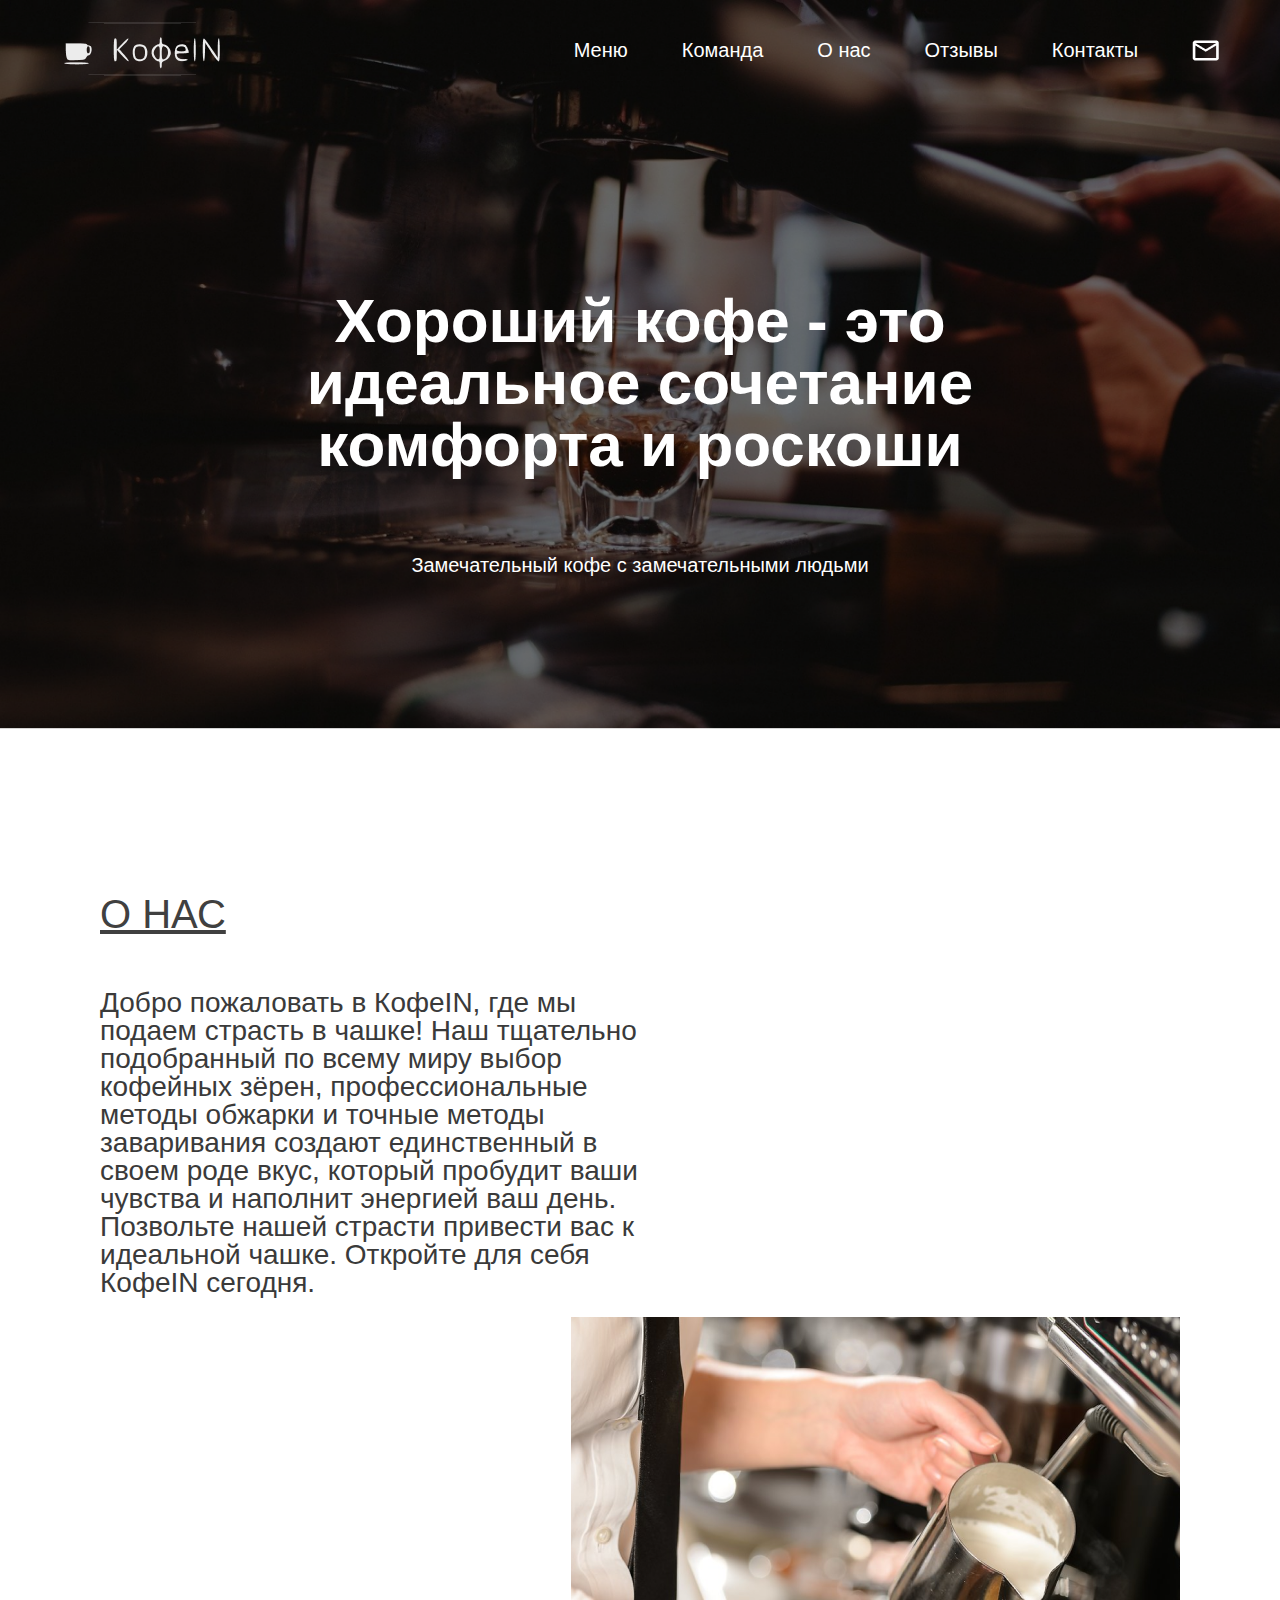
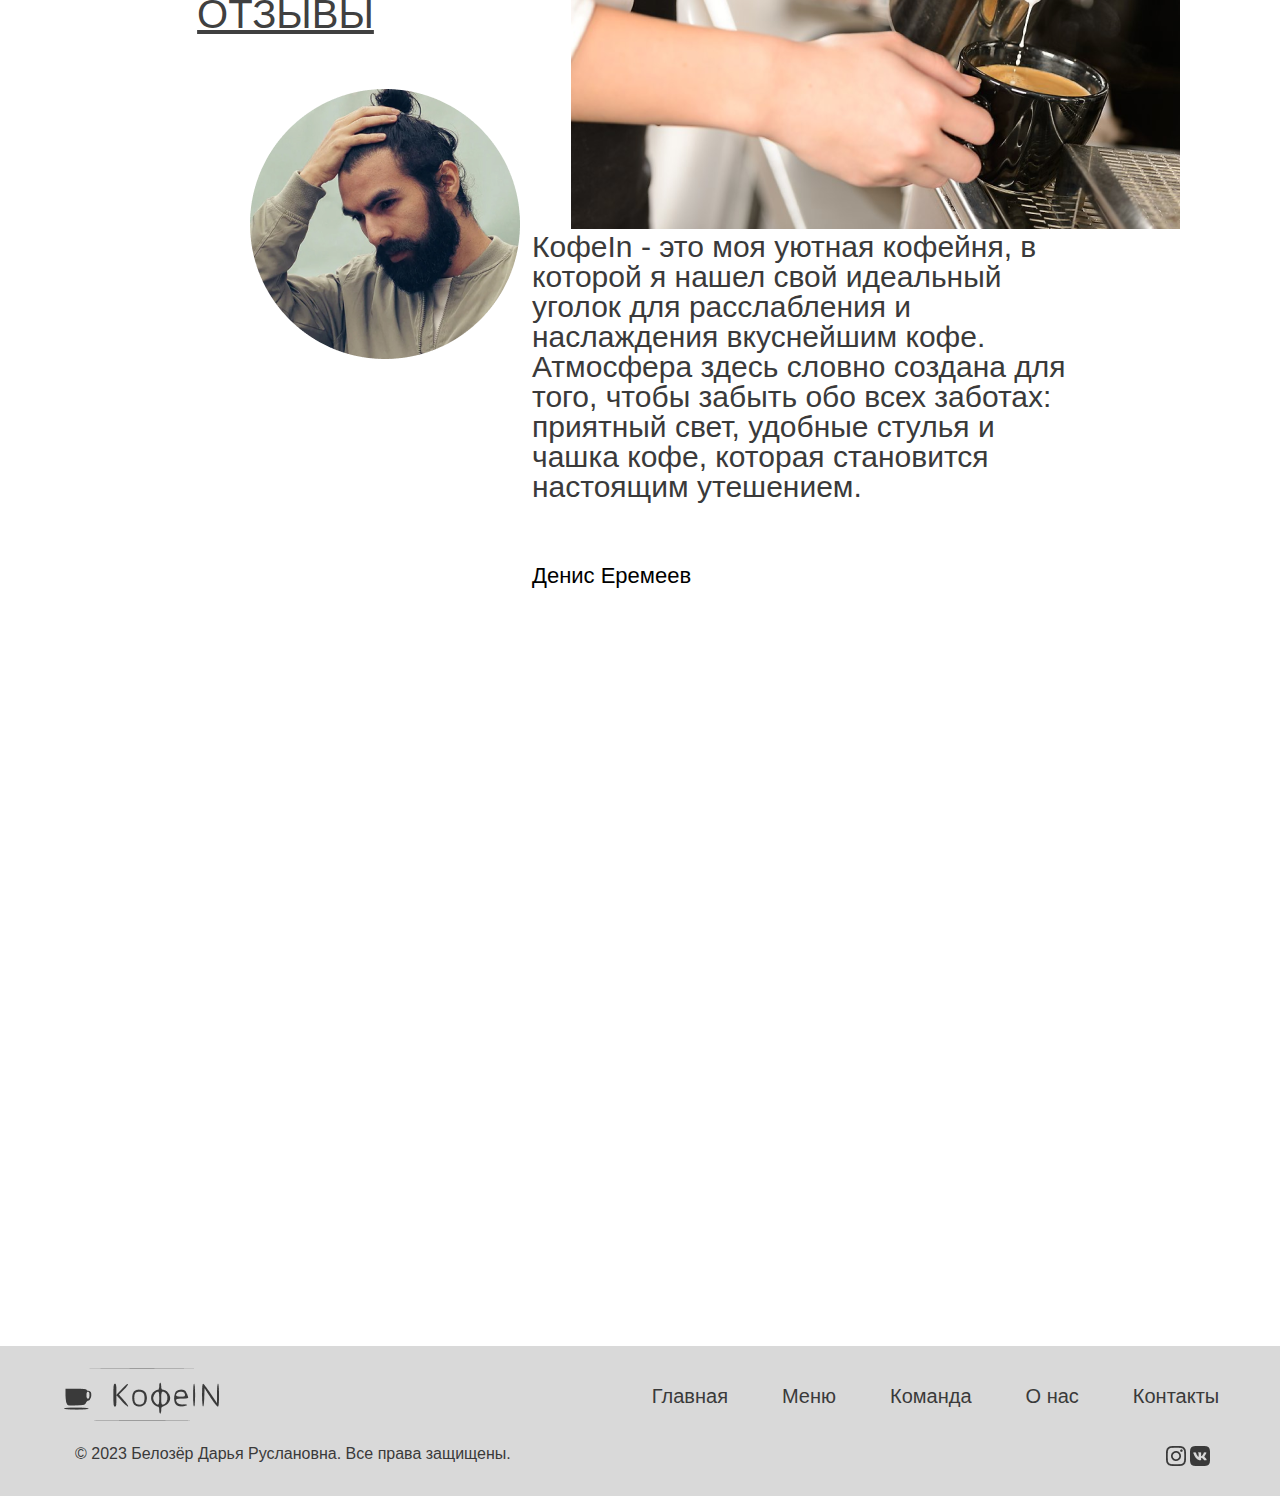
==== index.html @ adf60f83 "Add files via upload" ====
<!DOCTYPE html>
<html>
<head>
    <link rel = "stylesheet" href = "normalize.css">
    <link rel = "stylesheet" href = "style.css">
    
    <meta charset="UTF-8">
    <meta name="viewport" content="width=device-width, initial-scale=1.0">
    <title class="titleClass">КофеIN</title>
</head>
<body>
    <div class="home">
        <a name="home"></a>
        <div class="menu">
            <div class = "logo"> 
                <img src = "Images/Логотип.png"></img>
        </div> 
            <div class= "frame1">
                <a href="#">Меню</a>
                <a href="Komanda.html">Команда</a>
                <a href="#about">О нас</a>
                 <a href="#reviewsS">Отзывы</a>
                <a href="Contacts.html">Контакты</a>
                <img src = "Images/Иконки.png"></img>
            </div>           
        </div>
        <div class="hero"> 
            <h1>Хороший кофе - это<br> идеальное сочетание <br> комфорта и роскоши</h1>
            
            <span>Замечательный кофе с замечательными людьми</span>
        </div>
    </div>
    <div class="about">
        <a name ="about"></a>
        <div class="Textabout">
            <h3 class="obo">О НАС</h3>
            <p>Добро пожаловать в КофеIN, где мы подаем страсть в чашке! Наш тщательно подобранный по всему миру выбор кофейных зёрен, профессиональные методы обжарки и точные методы заваривания создают единственный в своем роде вкус, который пробудит ваши чувства и наполнит энергией ваш день. Позвольте нашей страсти привести вас к идеальной чашке. Откройте для себя КофеIN сегодня.
            </p>
        </div>
        <div class="ph">
            <img src="Images/О нас.png">
        </div>
    </div>
    <div class="reviewsS">
        <a name="reviewsS"></a>
        <h3 class="obo">ОТЗЫВЫ</h3>
        <div class="oboImage">
            <img src="Images/Лицо.png">
        </div>
        <div class="oboText">
        <p>КофеIn - это моя уютная кофейня, в которой я нашел свой идеальный уголок для расслабления и наслаждения вкуснейшим кофе. Атмосфера здесь словно создана для того, чтобы забыть обо всех заботах: приятный свет, удобные стулья и чашка кофе, которая становится настоящим утешением.</p>
        <p class="oboName"> Денис Еремеев</p>
    </div>
    </div>
    <!-- <section class="contact-us">
        <div class="row">
            <div class="contact-col">
                <div> 
                    <i class="fa fa-home"></i>
                    <span>
                        <h5>ул. Пушкина 4</h5>
                        <p>Пинск, Беларусь</p>
                    </span>
                </div>
                <div>
                    <i class="fa fa-phone"></i>
                    <span>
                        <h5>+375 25 575-87-78</h5>
                        <p>С понедельника по субботу, с 9 утра до 18 вечера</p>
                    </span>
                </div>
                <div>
                    <i class="fa fa-envelope-o"></i>
                    <span>
                        <h5>info@gmail.com</h5>
                        <p>Отправьте нам свой запрос по электронной почте</p>
                    </span>
                </div>
            </div>
            <div class="contact-col">
                <form action="form-handler.PHP" method="post">
                  <input type="text" name="name" for="name" placeholder="Ваш никнейм" required>
                  <input type="email" name="email" for="email" placeholder="Ваша почта" required>
                  <input type="text" name="subject" for="subject" placeholder="Заголовок" required>
                  <textarea rows="8" name="message" for="message" placeholder="Сообщение"></textarea>
                  <button type="submit" class="hero-btn red-btn">Отправить сообщение</button>
                </form>                
            </div>
        </div>
    </section>
 -->    
 <section class="location">
    <iframe src="https://www.google.com/maps/embed?pb=!1m18!1m12!1m3!1d2449.8461473437346!2d26.117044676580925!3d52.118928071958756!2m3!1f0!2f0!3f0!3m2!1i1024!2i768!4f13.1!3m3!1m2!1s0x4727a356af17a2df%3A0x31d84a291cd5556a!2z0J_QvtC70LXRgdCT0KMuINCa0L7RgNC_0YPRgSDihJYzINC40LzQtdC90Lgg0LHQtdGB0LrQvtC90LXRh9C90L7QuSDRg9C70YzRgtGLINC80L7RgNGC0LjRgdCw!5e0!3m2!1sru!2sby!4v1704205668157!5m2!1sru!2sby" width="600" height="450" style="border:0;" allowfullscreen="" loading="lazy" referrerpolicy="no-referrer-when-downgrade"></iframe>
</section>
<div class="footer">
    <div class="menu2">
        <div class = "logo2"> 
            <img src = "Images/ЛоготипF.png"></img>
        </div>
        <div class= "frame3">
            <a class="fa" href="#home">Главная</a>
            <a class="fa" href="#">Меню</a>
            <a class="fa" href="Komanda.html">Команда</a>
            <a class="fa" href="#about">О нас</a>
            <a class="fa" href="Contacts.html">Контакты</a>
        </div>           
    </div>
    <div class="athor">© 2023 Белозёр Дарья Руслановна. Все права защищены. </div>
    <div class="Icons"> <img src="Images/instagram.png">
    <img src="Images/VK.png"></div>
</div>
</body>
</html>
---- style.css ----
@import url('https://fonts.googleapis.com/css2?family=Open+Sans:wght@300&display=swap');
  @font-face{
    font-family:"Open Sans";
    src:url('https://fonts.googleapis.com/css2?family=Open+Sans:wght@300&display=swap')
}
html 
{
  font-family: 'Open Sans', sans-serif;
  box-sizing: border-box;
}
.titleClass
{
    font-family: 'Open Sans', sans-serif;
}

a {
    color: #fff;
    text-decoration: none;
}

.home
{
    background-image: url(Images/Главное\ фото.png);
    height: 729px;
    background-image: center;
    background-size: cover;
    background-repeat: no-repeat;
}
.menu
{
  font-family: 'OpenSansHebrew-Regular', sans-serif;
    color: #ffffff;
    font-size: 20px;
    padding-left: 5%;
    height: 100px;  
    display: flex;
    justify-content: space-between;
    align-items: center;

}
.logo
{
    text-align: left;
    color: #ffffff;
}
.frame1
{
    text-align: center;
    display: flex;
    padding-right: 5%;
    gap: 54px;
}
.hero
{
    color: #fff;
    text-align: center; 
    padding-top: 100px;   
}

h1
{
    margin-top: 90px;
    font-size: 62px;
    font-family: 'OpenSansHebrew-Regular', sans-serif;
    padding-bottom: 78.5px ;
}
span 
{
  font-family: 'OpenSansHebrew-Regular', sans-serif;
      font-size: 20px;
}
.h3
{
    font-family: 'OpenSansHebrew-Regular', sans-serif;
    font-size: 40;

}
.about
{
  
  padding-left: 100px;
  padding-right: 100px;
  color: #3a3a3a;
  padding-top: 165px;
  padding-bottom: 550px;
}
.obo
{
  color: #404040;
  font-family: 'OpenSansHebrew-Regular', sans-serif;
  font-size: 40px;
  font-weight: 400;
  padding-bottom: 55px;
  text-decoration:underline;
}
.Textabout
{
  font-size: 36px;
  font-family: 'Open Sans', sans-serif;
  font-size: 28px;
  float: left;
}
p
{
  width: 548px;
  height: 328px;
}
.ph
{
  float: right;
}
.reviewsS 
{
  padding-top: 150px;
  text-align: center;
}
.oboImage
{
  float:left;
  padding-left: 250px;
}
.oboText
{
  float:right;
  font-size: 30px;
  font-family: 'OpenSansHebrew-Regular', sans-serif;
  padding-right: 200px;
  text-align: left;
  color:#3a3a3a;
}
.oboName
{
  padding-top: 5px;
  font-size: 22px;
  color:black;
}
.location {
  margin: auto;
  padding-top: 400px;
}
.location iframe {
  width: 100%;
}
.footer
{
  background-color: #d9d9d9;
  color:#3a3a3a;
  height: 150px;
}
.menu2 
{
  font-family: 'OpenSansHebrew-Regular', sans-serif;
    color: #3a3a3a;
    font-size: 20px;
    padding-left: 5%;
    height: 100px;  
    display: flex;
    justify-content: space-between;
    align-items: center;

}
.logo2 
{
    text-align: left;
    color: #3a3a3a;
}
.frame3 
{
    text-align: center;
    display: flex;
    padding-right: 5%;
    gap: 54px;
}
.fa
{
  color:#3a3a3a;
  text-decoration: none;
}
.athor
{
  float: left;
  margin-left: 75px;
}
.Icons
{
  float: right;
  gap: 10px;
  margin-right: 70px;
}
.footer2
{
  background-color: #d9d9d9;
  color:#3a3a3a;
}
/* 



.contact-us {
  padding-top: 500px;
  width: 80%;
  margin: auto;
}

.row {
  margin-top: 5%;
  display: flex;
  justify-content: space-between;
}
.fa {
  color: #f44336;
  margin:0 13px;
  cursor: pointer;
  padding: 18px 0;
}
.contact-col {
  flex-basis: 48%;
  margin-bottom: 30px;
}

.contact-col div {
  display: flex;
  align-items: center;
  margin-bottom: 40px;
}

.contact-col div .fa {
  font-size: 28px;
  color: #f44336;
  margin: 10px;
  margin-right: 30px;

}

.contact-col div p {
  padding: 0;
  color:#777;
  font-size: 14px;
  font-weight: 300;
  line-height: 22px;
}

.contact-col div h5 {
  font-size: 20px;
  margin-bottom: 5px;
  color: #555;
  font-weight: 400;
}

.contact-col input,
.contact-col textarea {
  width: 100%;
  padding: 15px;
  margin-bottom: 17px;
  outline: none;
  border: 1px solid #acc;
  box-sizing: border-box;
}

.hero-btn{
  display: inline-block;
  text-decoration: none;
  color: #fff;
  border:1px solid #fff;
  padding:12px 34px;
  font-size: 13px;
  background:transparent;
  position: relative;
  cursor: pointer;

}
.hero-btn:hover{
  border:1px solid #f44336;
  background:#f44336;
  transition: 1s;
  -webkit-transition: 1s;
  -moz-transition: 1s;
  -ms-transition: 1s;
  -o-transition: 1s;
}

.red-btn{
  border: 1px solid #f44336;
  background: transparent;
  color:#f44336;
}
.red-btn:hover{
  color:#fff;

}
@media(max-width: 700px){
  .text-box h1{
      font-size: 20px;
  }
  .row{
      flex-direction: column;
  }
} */
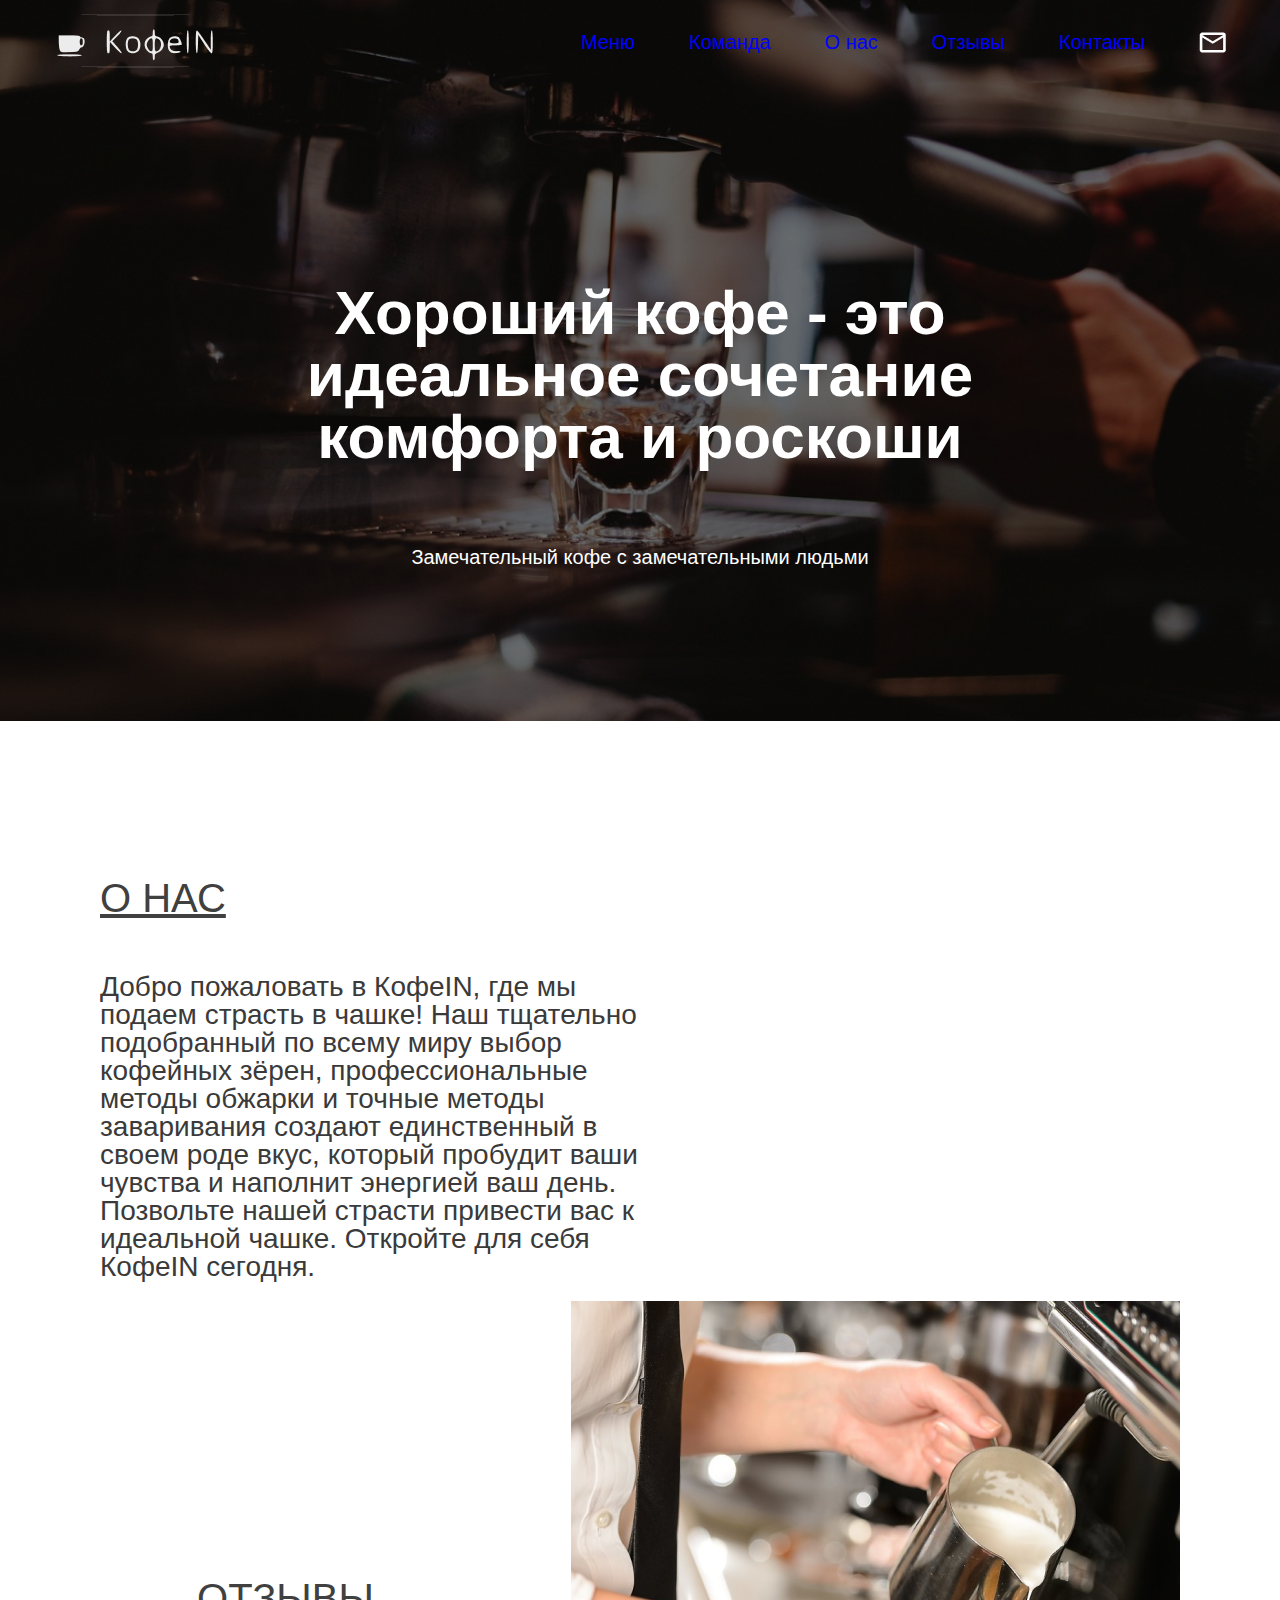
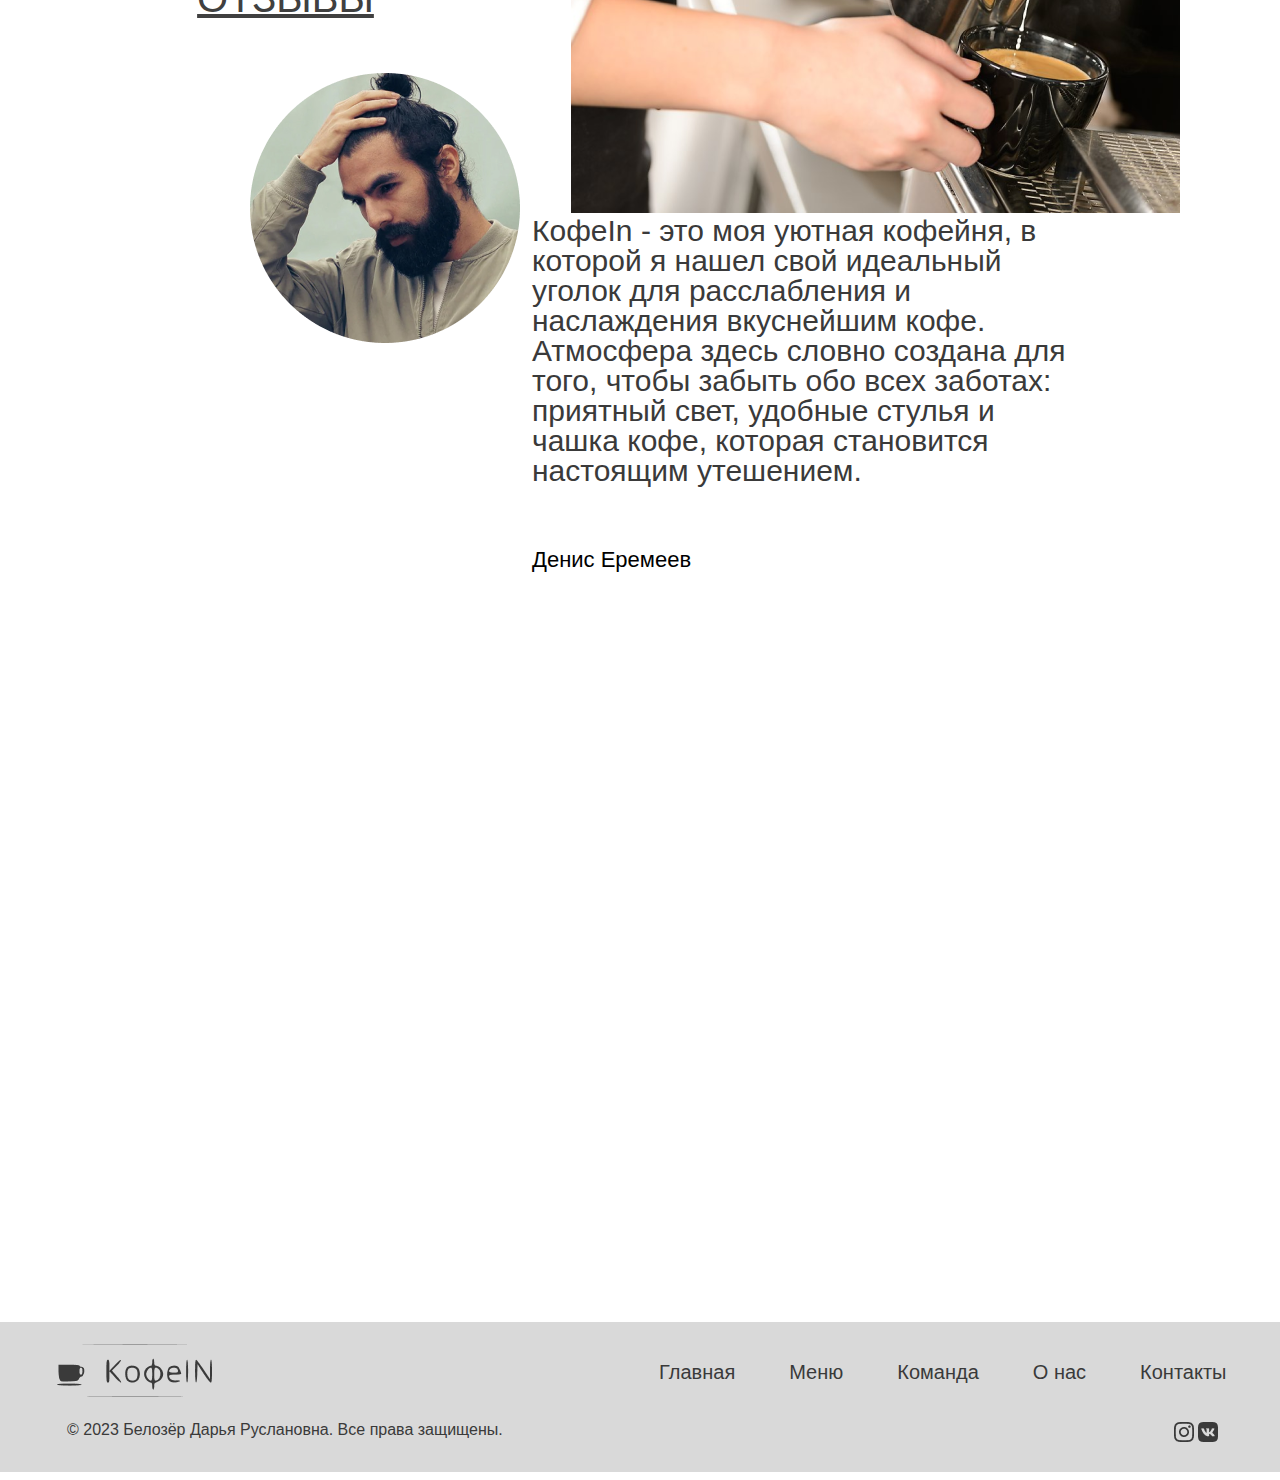
==== commit 319b0896: "Add files via upload" ====
--- a/index.html
+++ b/index.html
@@ -7,6 +7,7 @@
     <meta charset="UTF-8">
     <meta name="viewport" content="width=device-width, initial-scale=1.0">
     <title class="titleClass">КофеIN</title>
+    <link rel = "shortcut icon" href="Images/ИконкаЛого.png" type="image/png">
 </head>
 <body>
     <div class="home">
@@ -92,6 +93,8 @@
  <section class="location">
     <iframe src="https://www.google.com/maps/embed?pb=!1m18!1m12!1m3!1d2449.8461473437346!2d26.117044676580925!3d52.118928071958756!2m3!1f0!2f0!3f0!3m2!1i1024!2i768!4f13.1!3m3!1m2!1s0x4727a356af17a2df%3A0x31d84a291cd5556a!2z0J_QvtC70LXRgdCT0KMuINCa0L7RgNC_0YPRgSDihJYzINC40LzQtdC90Lgg0LHQtdGB0LrQvtC90LXRh9C90L7QuSDRg9C70YzRgtGLINC80L7RgNGC0LjRgdCw!5e0!3m2!1sru!2sby!4v1704205668157!5m2!1sru!2sby" width="600" height="450" style="border:0;" allowfullscreen="" loading="lazy" referrerpolicy="no-referrer-when-downgrade"></iframe>
 </section>
+
+
 <div class="footer">
     <div class="menu2">
         <div class = "logo2"> 
--- a/style.css
+++ b/style.css
@@ -8,6 +8,7 @@
 {
   font-family: 'Open Sans', sans-serif;
   box-sizing: border-box;
+
 }
 .titleClass
 {
@@ -15,7 +16,7 @@
 }
 
 a {
-    color: #fff;
+    color: blue;
     text-decoration: none;
 }
 
@@ -26,11 +27,12 @@
     background-image: center;
     background-size: cover;
     background-repeat: no-repeat;
+    margin: -8px;
 }
 .menu
 {
   font-family: 'OpenSansHebrew-Regular', sans-serif;
-    color: #ffffff;
+    color: greenyellow;
     font-size: 20px;
     padding-left: 5%;
     height: 100px;  
@@ -147,6 +149,7 @@
   background-color: #d9d9d9;
   color:#3a3a3a;
   height: 150px;
+  margin: -8px;
 }
 .menu2 
 {
